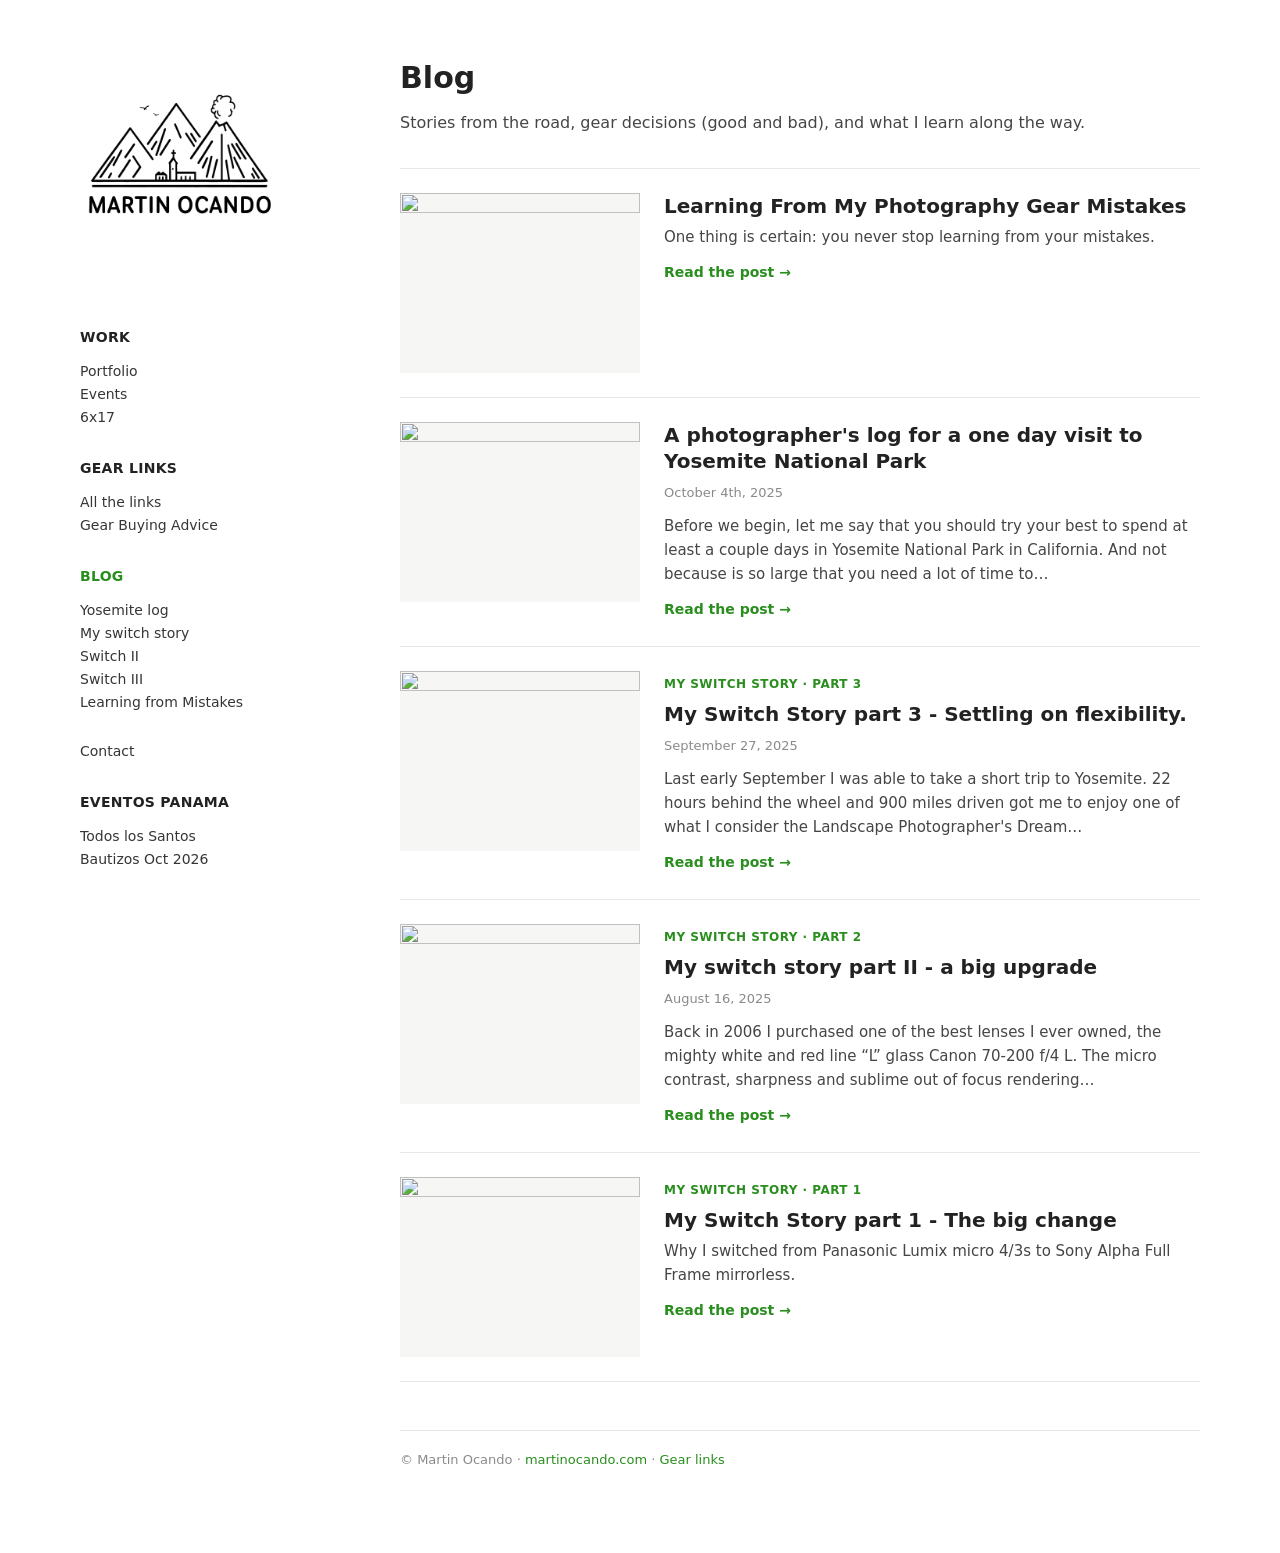
==== index.html @ 534004a8 "Add blog pages, styles and logos" ====
<!DOCTYPE html>
<html lang="en">
<head>
<meta charset="utf-8">
<meta name="viewport" content="width=device-width, initial-scale=1">
<title>Blog · Martin Ocando</title>
<meta name="description" content="Photography stories, trip logs and gear decisions by Martin Ocando.">
<link rel="canonical" href="https://blog.martinocando.com/">
<link rel="icon" type="image/png" href="/siteicon_white.png">
<meta property="og:title" content="Blog · Martin Ocando">
<meta property="og:description" content="Photography stories, trip logs and gear decisions by Martin Ocando.">
<meta property="og:url" content="https://blog.martinocando.com/">
<meta property="og:type" content="website">
<link rel="stylesheet" href="/style.css">
</head>
<body>
<div class="layout">

<aside class="sidebar">
  <a class="logo" href="https://martinocando.com/portfolio"><img src="/logo.png" alt="Martin Ocando"></a>
  <button class="menu-toggle" type="button" aria-expanded="false" aria-controls="site-nav">Menu</button>
  <nav class="site-nav" id="site-nav" aria-label="martinocando.com">
    <div class="group">
      <a class="group-title" href="https://martinocando.com/work">Work</a>
      <a href="https://martinocando.com/portfolio">Portfolio</a>
      <a href="https://martinocando.com/events">Events</a>
      <a href="https://martinocando.com/6x17-1">6x17</a>
    </div>
    <div class="group">
      <a class="group-title" href="https://martinocando.com/gear-links">Gear Links</a>
      <a href="https://allthelinks.martinocando.com/">All the links</a>
      <a href="https://martinocando.com/purchasing-gear">Gear Buying Advice</a>
    </div>
    <div class="group">
      <a class="group-title current-group" href="/">Blog</a>
      <a href="/yosemite">Yosemite log</a>
      <a href="/my-switch-story">My switch story</a>
      <a href="/switch-ii">Switch II</a>
      <a href="/switch-iii">Switch III</a>
      <a href="/learning-from-mistakes">Learning from Mistakes</a>
    </div>
    <div class="group">
      <a href="https://martinocando.com/contact">Contact</a>
    </div>
    <div class="group">
      <a class="group-title" href="https://martinocando.com/eventos-panama">Eventos Panama</a>
      <a href="https://martinocando.com/todos-los-santos">Todos los Santos</a>
      <a href="https://martinocando.com/bautizos-oct-2026">Bautizos Oct 2026</a>
    </div>
  </nav>
</aside>

<main class="content" id="top">
<h1>Blog</h1>
<p class="lead">Stories from the road, gear decisions (good and bad), and what I learn along the way.</p>

<ol class="cards">
  <li class="card">
    <a class="card-img" href="/learning-from-mistakes"><img src="images/learning-from-mistakes-cover.png" alt="" loading="lazy"></a>
    <div class="card-text">
      <h2><a href="/learning-from-mistakes">Learning From My Photography Gear Mistakes</a></h2>
      
      <p class="card-excerpt">One thing is certain: you never stop learning from your mistakes.</p>
      <a class="read" href="/learning-from-mistakes">Read the post →</a>
    </div>
  </li>
  <li class="card">
    <a class="card-img" href="/yosemite"><img src="images/yosemite-cover.jpg" alt="" loading="lazy"></a>
    <div class="card-text">
      <h2><a href="/yosemite">A photographer's log for a one day visit to Yosemite National Park</a></h2>
      <p class="card-date">October 4th, 2025</p>
      <p class="card-excerpt">Before we begin, let me say that you should try your best to spend at least a couple days in Yosemite National Park in California. And not because is so large that you need a lot of time to…</p>
      <a class="read" href="/yosemite">Read the post →</a>
    </div>
  </li>
  <li class="card">
    <a class="card-img" href="/switch-iii"><img src="images/switch-iii-cover.jpg" alt="" loading="lazy"></a>
    <div class="card-text">
      <p class="card-series">My Switch Story · Part 3</p><h2><a href="/switch-iii">My Switch Story part 3 - Settling on flexibility.</a></h2>
      <p class="card-date">September 27, 2025</p>
      <p class="card-excerpt">Last early September I was able to take a short trip to Yosemite. 22 hours behind the wheel and 900 miles driven got me to enjoy one of what I consider the Landscape Photographer's Dream…</p>
      <a class="read" href="/switch-iii">Read the post →</a>
    </div>
  </li>
  <li class="card">
    <a class="card-img" href="/switch-ii"><img src="images/switch-ii-cover.png" alt="" loading="lazy"></a>
    <div class="card-text">
      <p class="card-series">My Switch Story · Part 2</p><h2><a href="/switch-ii">My switch story part II - a big upgrade</a></h2>
      <p class="card-date">August 16, 2025</p>
      <p class="card-excerpt">Back in 2006 I purchased one of the best lenses I ever owned, the mighty white and red line “L” glass Canon 70-200 f/4 L. The micro contrast, sharpness and sublime out of focus rendering…</p>
      <a class="read" href="/switch-ii">Read the post →</a>
    </div>
  </li>
  <li class="card">
    <a class="card-img" href="/my-switch-story"><img src="images/my-switch-story-cover.jpg" alt="" loading="lazy"></a>
    <div class="card-text">
      <p class="card-series">My Switch Story · Part 1</p><h2><a href="/my-switch-story">My Switch Story part 1 - The big change</a></h2>
      
      <p class="card-excerpt">Why I switched from Panasonic Lumix micro 4/3s to Sony Alpha Full Frame mirrorless.</p>
      <a class="read" href="/my-switch-story">Read the post →</a>
    </div>
  </li>
</ol>

<footer>
  © Martin Ocando · <a href="https://martinocando.com/">martinocando.com</a> · <a href="https://allthelinks.martinocando.com/">Gear links</a>
</footer>
</main>

</div>
<script src="/site.js"></script>
</body>
</html>
---- style.css ----
/* Shared styles for blog.martinocando.com — matches the look of martinocando.com */
:root {
  --bg: #ffffff;
  --heading: #222222;
  --text: #454545;
  --nav: #363636;
  --muted: #8a8a8a;
  --rule: #e8e8e8;
  --soft: #f6f6f4;
  --accent: #298e1e;
  --accent-soft: #eef6ec;
  --font: Verdana, Geneva, "DejaVu Sans", sans-serif;
}
* { box-sizing: border-box; }
html { scroll-behavior: smooth; background: var(--bg); color-scheme: light; }
body { margin: 0; background: var(--bg); color: var(--text); font: 16px/26px var(--font); }
a { color: var(--accent); font-weight: 700; text-decoration: none; }
a:hover { text-decoration: underline; }

/* ---------- Layout: left sidebar + content ---------- */
.layout {
  display: grid;
  grid-template-columns: 240px minmax(0, 800px);
  justify-content: center;
  column-gap: 80px;
  padding: 0 40px;
  min-height: 100vh;
}
.sidebar {
  position: sticky; top: 0; align-self: start;
  max-height: 100vh; overflow-y: auto;
  width: 240px;
  padding: 60px 0 40px;
}
.logo { display: inline-block; }
.logo img { width: 200px; height: auto; display: block; }
.menu-toggle { display: none; }
.site-nav { margin-top: 56px; font-size: 14px; }
.site-nav .group { margin-bottom: 26px; }
.site-nav .group-title {
  display: block; color: var(--heading); font-weight: 700; text-transform: uppercase;
  font-size: 14px; margin-bottom: 10px; letter-spacing: .02em;
}
.site-nav .group a:not(.group-title) { display: block; color: var(--nav); font-weight: 400; line-height: 23px; }
.site-nav a.current, .site-nav a.current-group { color: var(--accent) !important; font-weight: 700 !important; }

.content { padding: 30px 0 80px; min-width: 0; }

/* ---------- Blog index (table of contents) ---------- */
h1 { color: var(--heading); font-size: 30px; line-height: 36px; font-weight: 700; margin: 30px 0 14px; }
.lead { margin: 0 0 32px; }
.cards { list-style: none; margin: 0; padding: 0; }
.card {
  display: grid; grid-template-columns: 240px 1fr; gap: 24px;
  padding: 24px 0; border-top: 1px solid var(--rule);
}
.card:last-child { border-bottom: 1px solid var(--rule); }
.card-img img { width: 100%; aspect-ratio: 4 / 3; object-fit: cover; display: block; background: var(--soft); }
.card h2 { font-size: 20px; line-height: 26px; margin: 0 0 6px; }
.card h2 a { color: var(--heading); }
.card-series { margin: 0 0 4px; font-size: 12px; text-transform: uppercase; letter-spacing: .04em; color: var(--accent); font-weight: 700; }
.card-date, .post-date { margin: 0 0 8px; font-size: 13px; color: var(--muted); }
.card-excerpt { margin: 0 0 10px; font-size: 15px; line-height: 24px; }
.read { font-size: 14px; }

/* ---------- Post ---------- */
.back { display: inline-block; margin-top: 30px; font-size: 14px; font-weight: 400; color: var(--nav); }
.post-header h1 { margin-top: 14px; }
.dek { font-size: 18px; line-height: 28px; color: var(--heading); margin: 0 0 10px; }
.series {
  display: inline-block; margin: 8px 0 0; padding: 6px 12px; font-size: 13px;
  background: var(--accent-soft); border-radius: 4px;
}
.series strong { color: var(--heading); }

.in-post {
  margin: 28px 0 8px; padding: 16px 20px; background: var(--soft); border-left: 3px solid var(--accent);
  font-size: 14px; line-height: 22px;
}
.in-post span { display: block; font-weight: 700; color: var(--heading); text-transform: uppercase; font-size: 12px; letter-spacing: .04em; margin-bottom: 6px; }
.in-post ol { margin: 0; padding-left: 20px; columns: 2; column-gap: 32px; }
.in-post li { break-inside: avoid; }
.in-post a { font-weight: 400; }

.post-body { margin-top: 24px; }
.post-body p { margin: 0 0 18px; }
.post-body h2 { color: var(--heading); font-size: 22px; line-height: 28px; margin: 44px 0 14px; scroll-margin-top: 20px; }
.post-body h3 { color: var(--heading); font-size: 18px; line-height: 24px; margin: 32px 0 12px; scroll-margin-top: 20px; }
.post-body ul, .post-body ol { margin: 0 0 20px; padding-left: 24px; }
.post-body li { margin: 0 0 8px; padding-left: 4px; }
.post-body li::marker { color: var(--heading); }

figure { margin: 28px 0; }
figure img { display: block; max-width: 100%; height: auto; margin: 0 auto; background: var(--soft); }
figure.grid { display: grid; grid-template-columns: repeat(2, 1fr); gap: 12px; align-items: center; }
figure.grid figcaption { grid-column: 1 / -1; }
figcaption { margin-top: 10px; font-size: 14px; line-height: 20px; color: var(--muted); text-align: center; font-style: italic; }

.tip {
  margin: 28px 0; padding: 18px 22px; background: var(--accent-soft);
  border-left: 4px solid var(--accent); border-radius: 0 4px 4px 0;
}
.tip-label {
  display: block; font-size: 12px; font-weight: 700; text-transform: uppercase; letter-spacing: .06em;
  color: var(--accent); margin-bottom: 6px;
}
.tip p { margin: 0; color: var(--heading); }
.update { margin: 20px 0; padding: 14px 18px; border: 1px dashed var(--accent); border-radius: 4px; }
.update p { margin: 0; }

.top { display: inline-block; margin-top: 30px; font-size: 14px; }
.prev-next {
  display: grid; grid-template-columns: 1fr 1fr; gap: 16px;
  margin-top: 36px; padding-top: 20px; border-top: 1px solid var(--rule);
}
.prev-next a { display: block; font-size: 15px; line-height: 22px; }
.prev-next span { display: block; font-size: 12px; text-transform: uppercase; letter-spacing: .04em; color: var(--muted); font-weight: 400; }
.prev-next .newer { text-align: right; }

footer { margin-top: 48px; padding-top: 16px; border-top: 1px solid var(--rule); font-size: 13px; color: var(--muted); }
footer a { font-weight: 400; }

/* ---------- Tablet / phone ---------- */
@media (max-width: 900px) {
  .layout { display: block; padding: 0; }
  .sidebar {
    position: static; max-height: none; overflow: visible; width: auto;
    padding: 24px 16px 0; display: flex; flex-wrap: wrap; align-items: center; justify-content: space-between;
  }
  .logo img { width: 120px; }
  .menu-toggle {
    display: block; font: 700 13px var(--font); text-transform: uppercase; color: var(--heading);
    background: none; border: 1px solid var(--rule); border-radius: 4px; padding: 8px 12px; cursor: pointer;
  }
  .site-nav { display: none; width: 100%; margin-top: 20px; padding-top: 20px; border-top: 1px solid var(--rule); }
  .site-nav.open { display: block; }
  .content { padding: 0 16px 64px; }
  h1 { font-size: 26px; line-height: 32px; margin-top: 24px; }
  .card { grid-template-columns: 1fr; gap: 14px; }
  .in-post ol { columns: 1; }
  .prev-next { grid-template-columns: 1fr; }
  .prev-next .newer { text-align: left; }
}
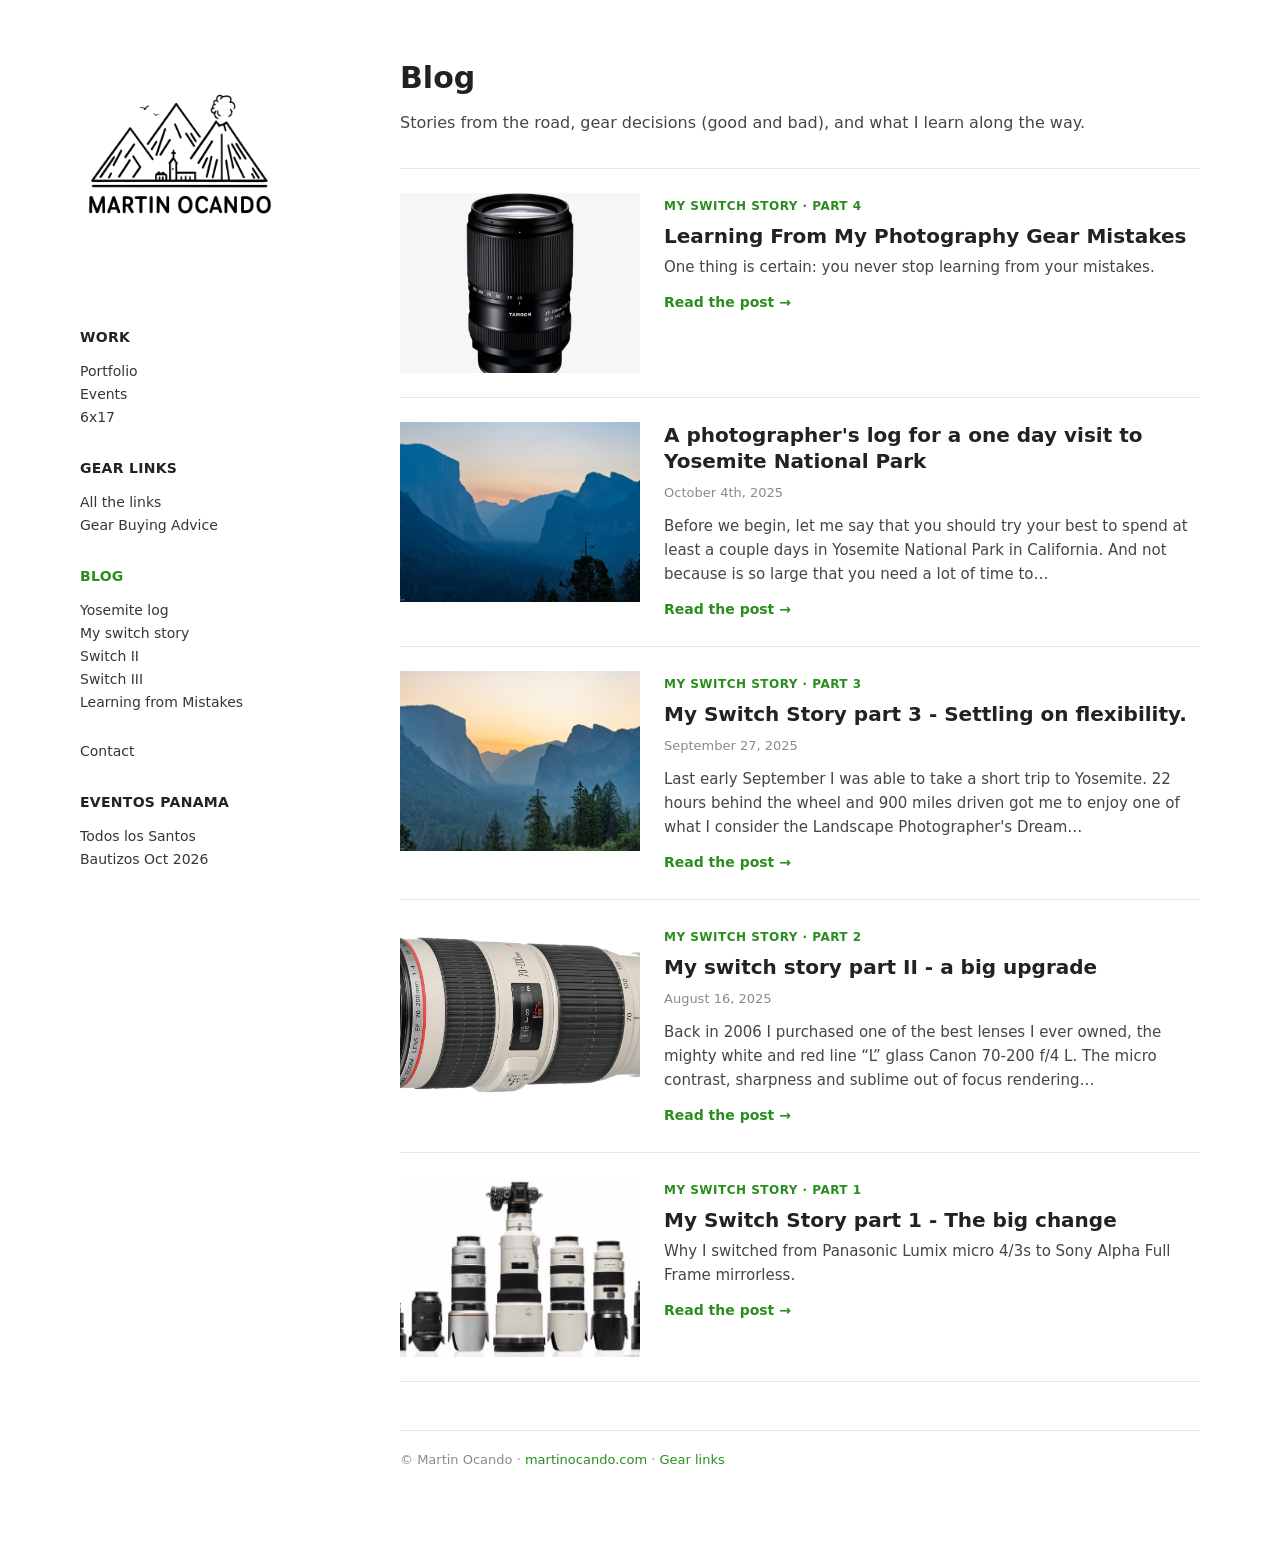
==== commit 9e825d95: "Make Learning from Mistakes Part 4 of My Switch Story" ====
--- a/index.html
+++ b/index.html
@@ -58,7 +58,7 @@
   <li class="card">
     <a class="card-img" href="/learning-from-mistakes"><img src="images/learning-from-mistakes-cover.png" alt="" loading="lazy"></a>
     <div class="card-text">
-      <h2><a href="/learning-from-mistakes">Learning From My Photography Gear Mistakes</a></h2>
+      <p class="card-series">My Switch Story · Part 4</p><h2><a href="/learning-from-mistakes">Learning From My Photography Gear Mistakes</a></h2>
       
       <p class="card-excerpt">One thing is certain: you never stop learning from your mistakes.</p>
       <a class="read" href="/learning-from-mistakes">Read the post →</a>
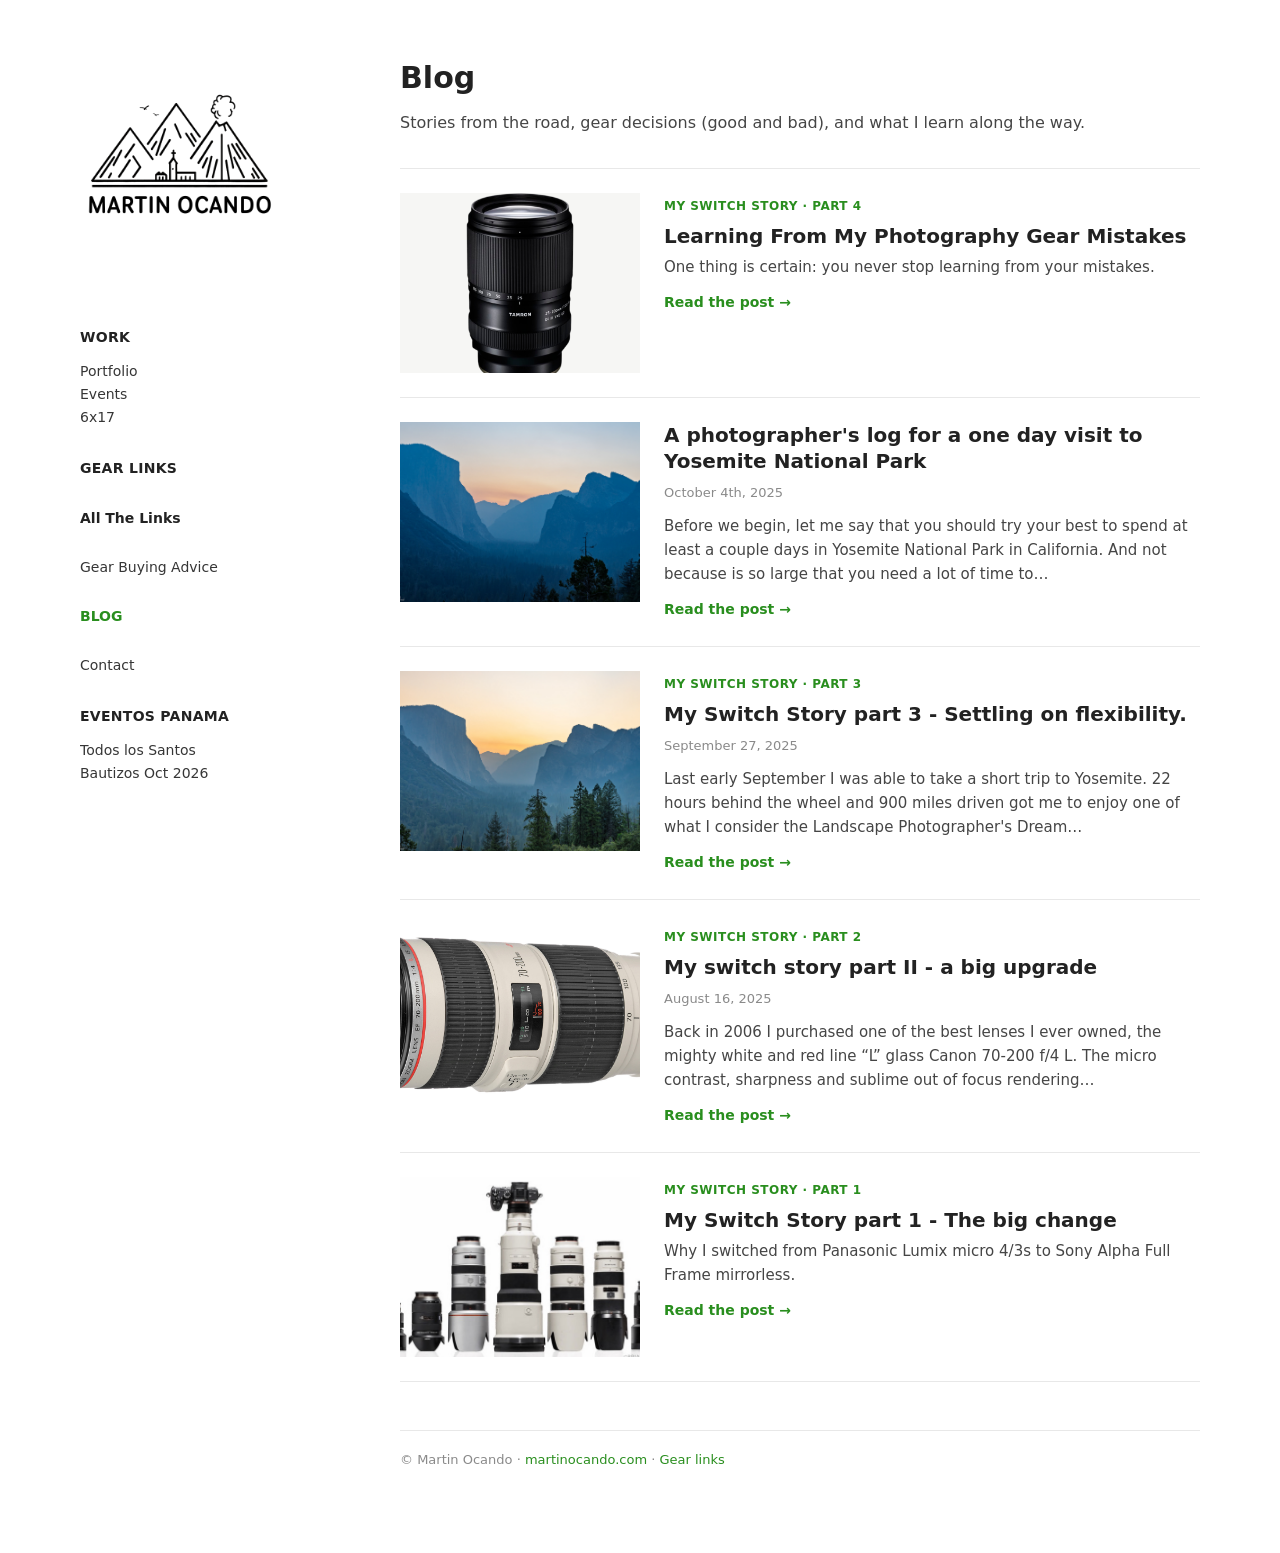
==== commit 5f5cefb7: "Match menu to updated martinocando.com menu" ====
--- a/index.html
+++ b/index.html
@@ -28,16 +28,15 @@
     </div>
     <div class="group">
       <a class="group-title" href="https://martinocando.com/gear-links">Gear Links</a>
-      <a href="https://allthelinks.martinocando.com/">All the links</a>
+    </div>
+    <div class="group">
+      <a class="nav-link" href="https://allthelinks.martinocando.com/">All The Links</a>
+    </div>
+    <div class="group">
       <a href="https://martinocando.com/purchasing-gear">Gear Buying Advice</a>
     </div>
     <div class="group">
-      <a class="group-title current-group" href="/">Blog</a>
-      <a href="/yosemite">Yosemite log</a>
-      <a href="/my-switch-story">My switch story</a>
-      <a href="/switch-ii">Switch II</a>
-      <a href="/switch-iii">Switch III</a>
-      <a href="/learning-from-mistakes">Learning from Mistakes</a>
+      <a class="nav-link current" href="/">BLOG</a>
     </div>
     <div class="group">
       <a href="https://martinocando.com/contact">Contact</a>
--- a/style.css
+++ b/style.css
@@ -42,6 +42,7 @@
   font-size: 14px; margin-bottom: 10px; letter-spacing: .02em;
 }
 .site-nav .group a:not(.group-title) { display: block; color: var(--nav); font-weight: 400; line-height: 23px; }
+.site-nav .group a.nav-link { color: var(--heading); font-weight: 700; }
 .site-nav a.current, .site-nav a.current-group { color: var(--accent) !important; font-weight: 700 !important; }
 
 .content { padding: 30px 0 80px; min-width: 0; }
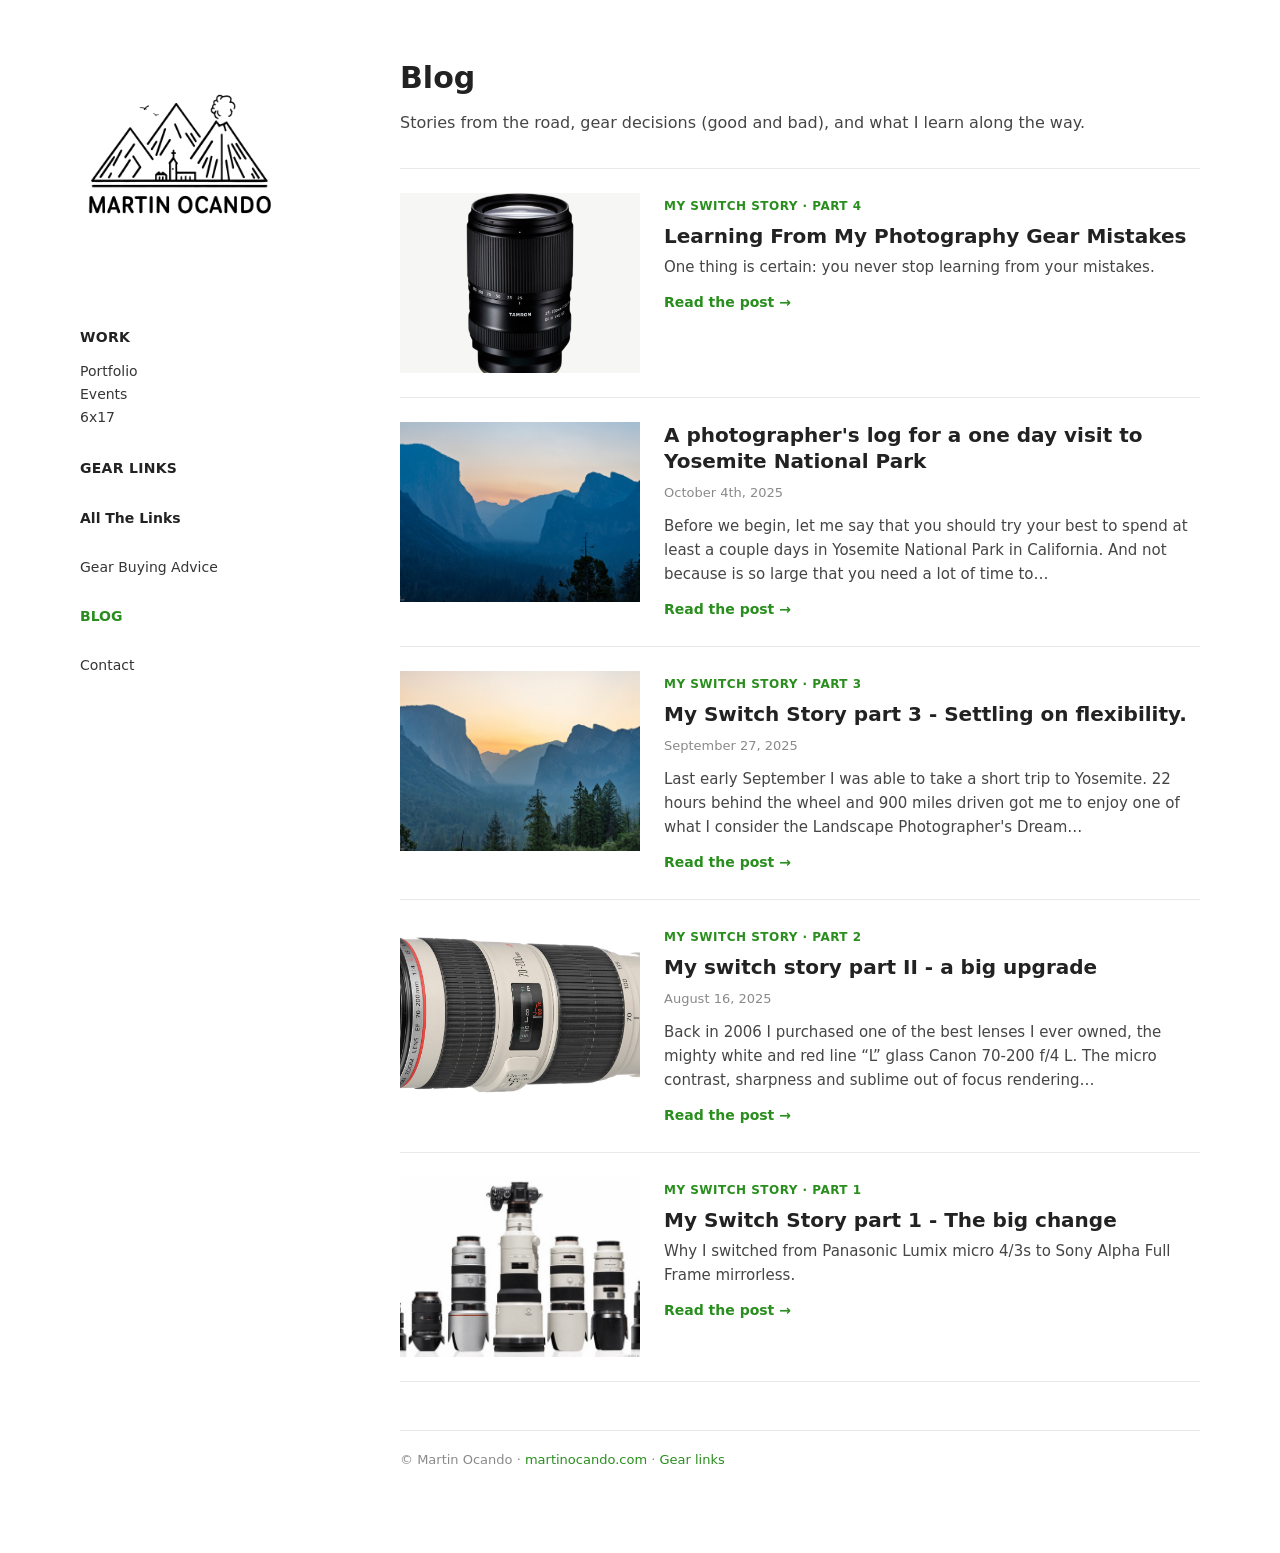
==== commit d8e583c7: "Remove Eventos Panama from menu" ====
--- a/index.html
+++ b/index.html
@@ -40,11 +40,6 @@
     </div>
     <div class="group">
       <a href="https://martinocando.com/contact">Contact</a>
-    </div>
-    <div class="group">
-      <a class="group-title" href="https://martinocando.com/eventos-panama">Eventos Panama</a>
-      <a href="https://martinocando.com/todos-los-santos">Todos los Santos</a>
-      <a href="https://martinocando.com/bautizos-oct-2026">Bautizos Oct 2026</a>
     </div>
   </nav>
 </aside>
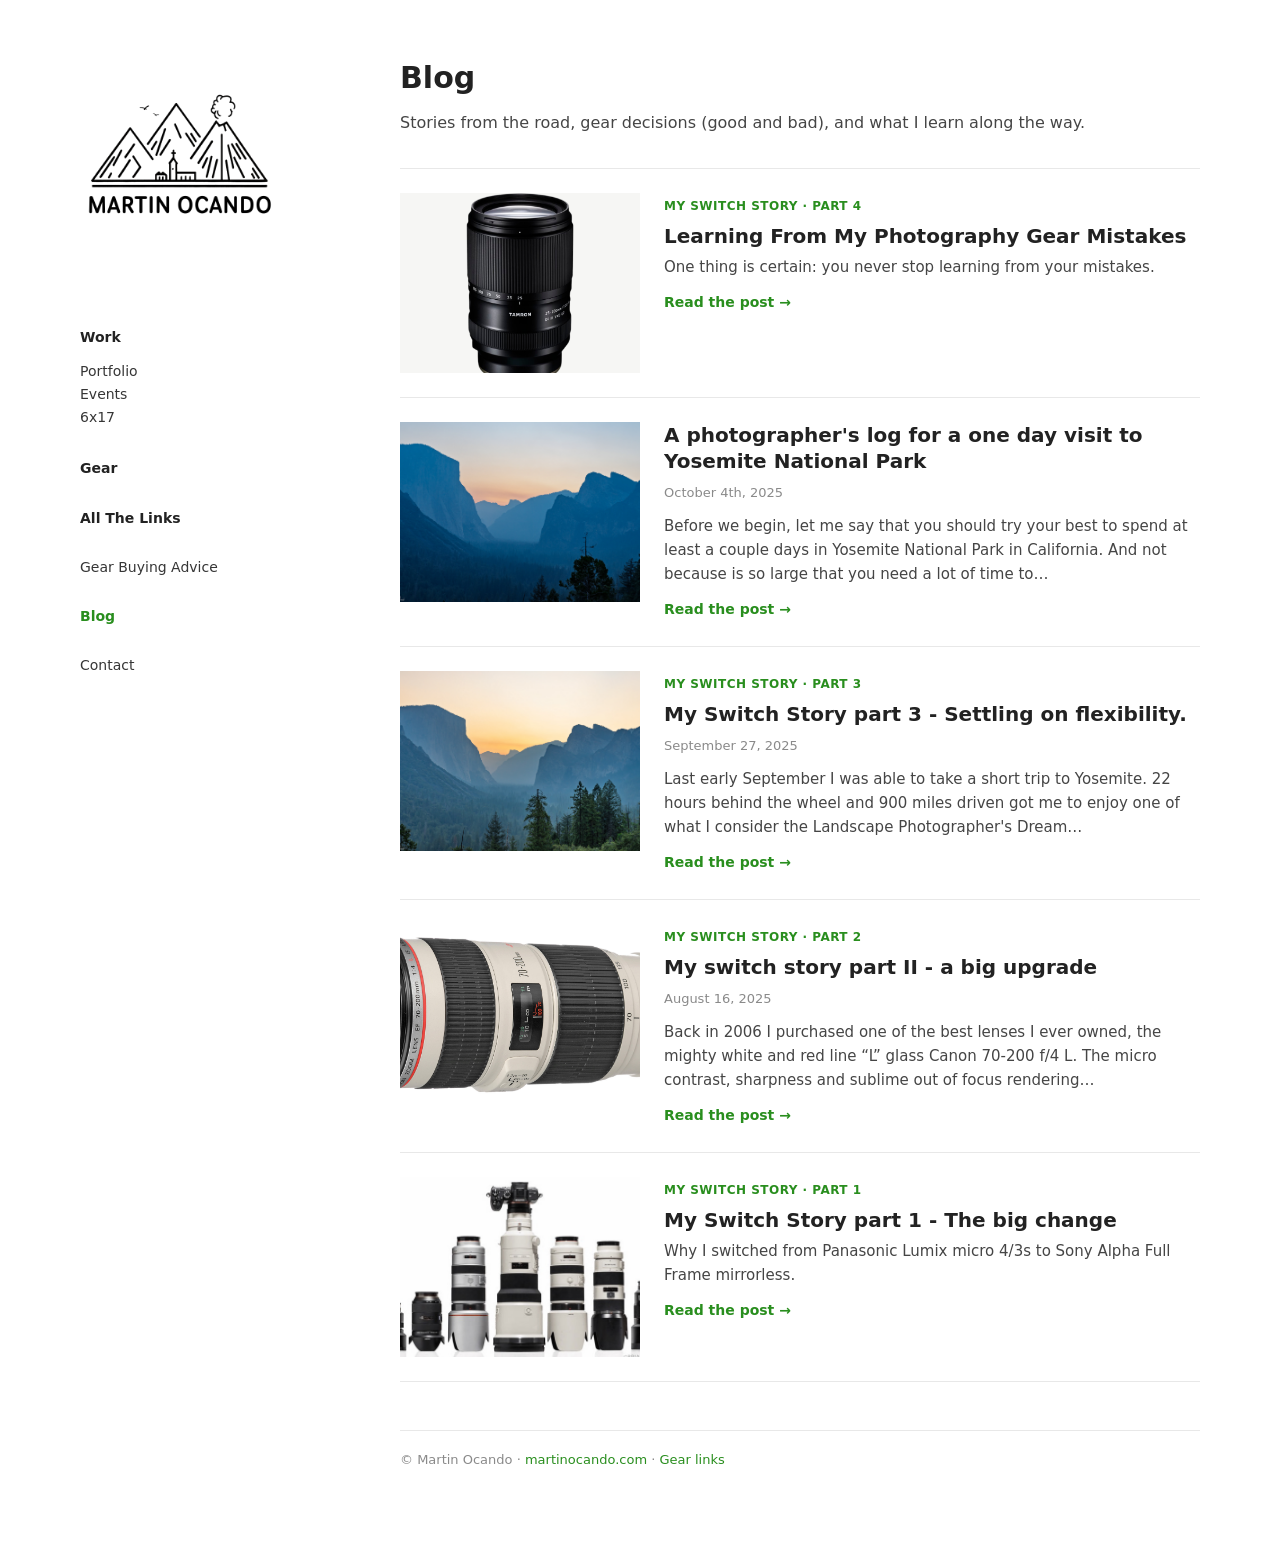
==== commit 2fc00689: "Sync menu names and casing with martinocando.com" ====
--- a/index.html
+++ b/index.html
@@ -27,7 +27,7 @@
       <a href="https://martinocando.com/6x17-1">6x17</a>
     </div>
     <div class="group">
-      <a class="group-title" href="https://martinocando.com/gear-links">Gear Links</a>
+      <a class="group-title" href="https://martinocando.com/gear-links">Gear</a>
     </div>
     <div class="group">
       <a class="nav-link" href="https://allthelinks.martinocando.com/">All The Links</a>
@@ -36,7 +36,7 @@
       <a href="https://martinocando.com/purchasing-gear">Gear Buying Advice</a>
     </div>
     <div class="group">
-      <a class="nav-link current" href="/">BLOG</a>
+      <a class="nav-link current" href="/">Blog</a>
     </div>
     <div class="group">
       <a href="https://martinocando.com/contact">Contact</a>
--- a/style.css
+++ b/style.css
@@ -38,8 +38,8 @@
 .site-nav { margin-top: 56px; font-size: 14px; }
 .site-nav .group { margin-bottom: 26px; }
 .site-nav .group-title {
-  display: block; color: var(--heading); font-weight: 700; text-transform: uppercase;
-  font-size: 14px; margin-bottom: 10px; letter-spacing: .02em;
+  display: block; color: var(--heading); font-weight: 700;
+  font-size: 14px; margin-bottom: 10px;
 }
 .site-nav .group a:not(.group-title) { display: block; color: var(--nav); font-weight: 400; line-height: 23px; }
 .site-nav .group a.nav-link { color: var(--heading); font-weight: 700; }
